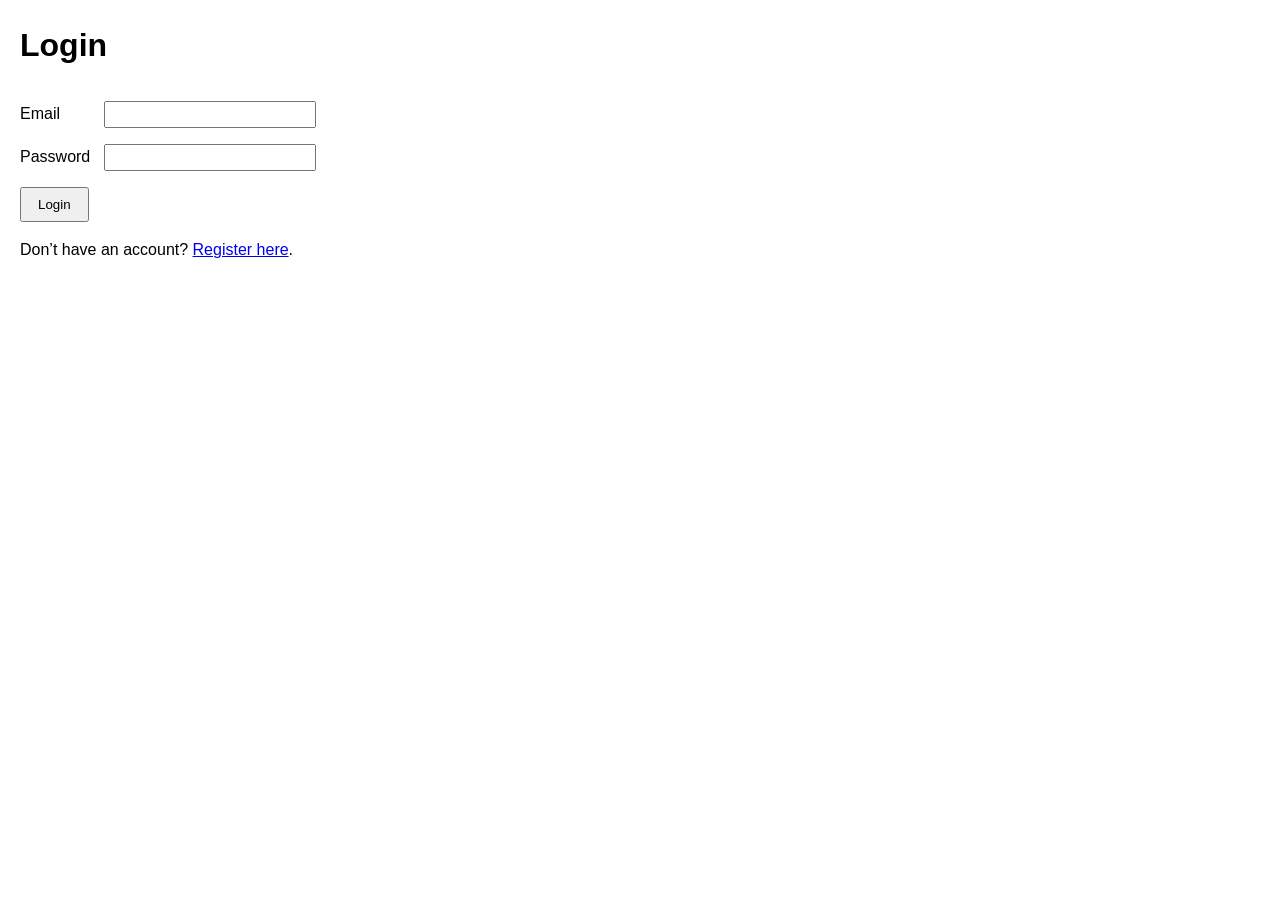
==== login.html @ 70e7f7aa "init" ====
<!DOCTYPE html>
<html lang="en">
  <head>
    <meta charset="UTF-8" />
    <title>Login</title>
    <link rel="stylesheet" href="css/style.css" />
  </head>
  <body>
    <h1>Login</h1>

    <form id="loginForm">
      <div>
        <label>Email</label>
        <input type="email" id="email" required />
      </div>
      <div>
        <label>Password</label>
        <input type="password" id="password" required />
      </div>
      <button type="submit">Login</button>
    </form>

    <p>Don’t have an account? <a href="register.html">Register here</a>.</p>

    <script src="js/login.js"></script>
  </body>
</html>
---- css/style.css ----
/* style.css */
body {
  font-family: Arial, sans-serif;
  margin: 20px;
  max-width: 600px;
  line-height: 1.5;
}

h1 {
  margin-bottom: 1em;
}

form > div {
  margin-bottom: 1em;
}

label {
  display: inline-block;
  width: 80px;
}

input[type="email"],
input[type="password"] {
  width: 200px;
  padding: 4px;
}

button {
  padding: 8px 16px;
  cursor: pointer;
}

p {
  margin-top: 1em;
}
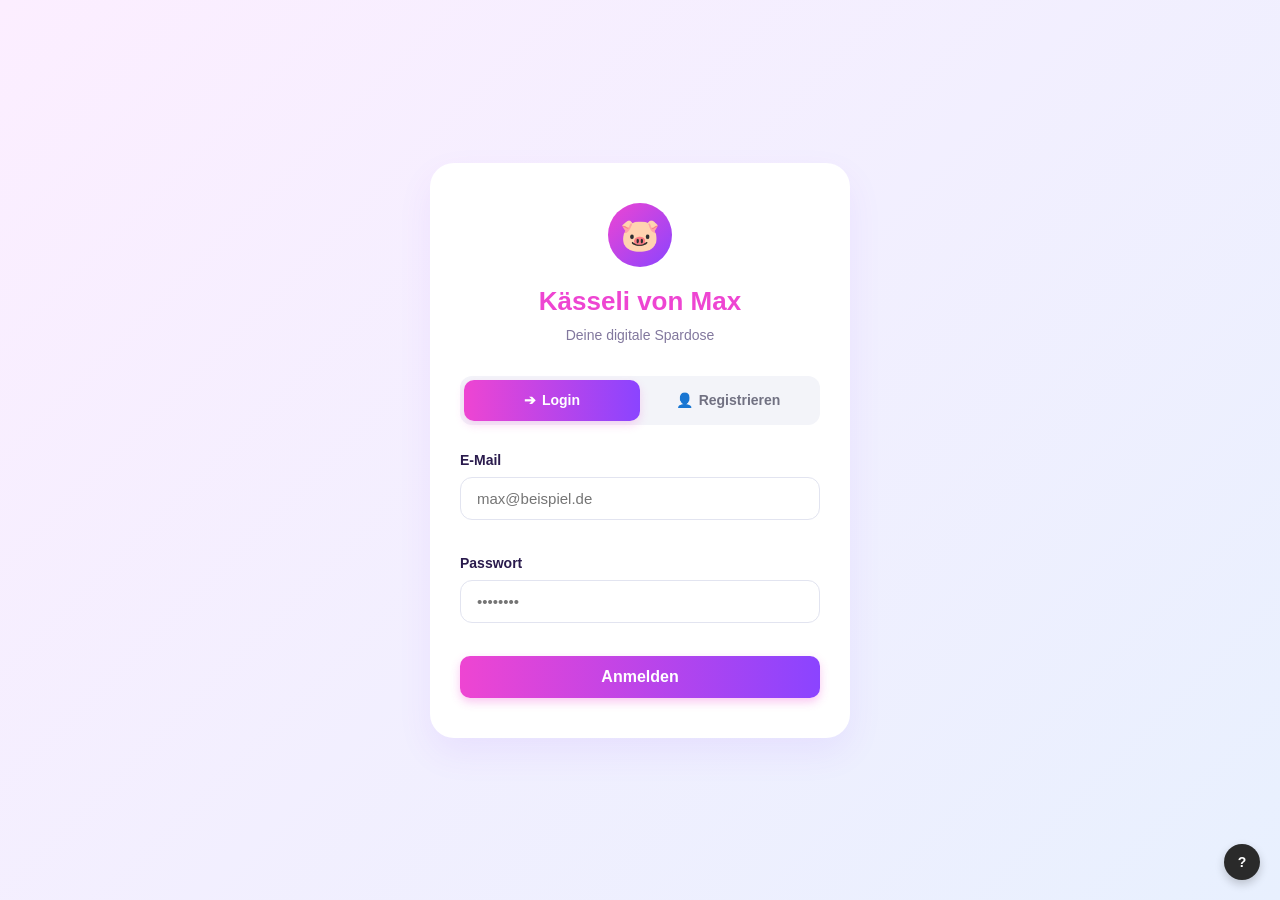
==== commit 7b5d256c: "Login Site schön gmacht" ====
--- a/login.html
+++ b/login.html
@@ -1,27 +1,49 @@
 <!DOCTYPE html>
-<html lang="en">
+<html lang="de">
   <head>
     <meta charset="UTF-8" />
-    <title>Login</title>
+    <meta name="viewport" content="width=device-width, initial-scale=1.0" />
+    <title>Login - Kässli von Max</title>
     <link rel="stylesheet" href="css/style.css" />
   </head>
-  <body>
-    <h1>Login</h1>
+  <body class="auth-page">
 
-    <form id="loginForm">
-      <div>
-        <label>Email</label>
-        <input type="email" id="email" required />
+    <div class="auth-card">
+      <div class="auth-logo-container">
+        <div class="auth-logo">
+          <span>🐷</span>
+        </div>
       </div>
-      <div>
-        <label>Password</label>
-        <input type="password" id="password" required />
+
+      <h1 class="auth-title">Kässeli von Max</h1>
+      <p class="auth-subtitle">Deine digitale Spardose</p>
+
+      <div class="auth-tabs">
+        <a href="login.html" class="tab-btn active">
+          <span class="icon">➔</span> Login
+        </a>
+        <a href="register.html" class="tab-btn inactive">
+          <span class="icon">👤</span> Registrieren
+        </a>
       </div>
-      <button type="submit">Login</button>
-    </form>
 
-    <p>Don’t have an account? <a href="register.html">Register here</a>.</p>
+      <form id="loginForm">
+        <div class="form-group">
+          <label for="email">E-Mail</label>
+          <input type="email" id="email" placeholder="max@beispiel.de" required />
+        </div>
+        
+        <div class="form-group">
+          <label for="password">Passwort</label>
+          <input type="password" id="password" placeholder="••••••••" required />
+        </div>
+        
+        <button type="submit" class="btn-primary">Anmelden</button>
+      </form>
+    </div>
+
+    <div class="help-badge">?</div>
 
     <script src="js/login.js"></script>
   </body>
-</html>
+</html>
--- a/css/style.css
+++ b/css/style.css
@@ -1,35 +1,334 @@
-/* style.css */
+/* ==========================================================================
+   1. CSS Variablen (Design Tokens)
+   ========================================================================== */
+:root {
+  /* Hintergrund & Text */
+  --bg-app: #f4f5fb; /* Das sehr helle, leicht lila/blaue im Hintergrund */
+  --text-dark: #2a1b4d; /* Dunkles Lila für Titel */
+  --text-light: #ffffff;
+  --text-muted: #82789e;
+
+  /* Hauptfarben aus dem Figma-Design */
+  --color-green: #0ad172;
+  --color-blue: #4f6bff;
+  --color-pink: #ee45d2;
+  --color-dark-purple: #3a1a6b; /* Für die Achievements */
+  --color-yellow: #ffe97d;
+
+  /* Farbverläufe */
+  --gradient-primary: linear-gradient(90deg, #ee45d2 0%, #8b44ff 100%);
+  
+  /* Abstände und Formen */
+  --radius-card: 16px;
+  --radius-btn: 10px;
+  --radius-input: 8px;
+  
+  /* Schatten */
+  --shadow-card: 0 10px 25px rgba(0, 0, 0, 0.05);
+  --shadow-btn: 0 4px 10px rgba(238, 69, 210, 0.3);
+}
+
+/* ==========================================================================
+   2. Reset & Globale Styles
+   ========================================================================== */
+* {
+  box-sizing: border-box;
+  margin: 0;
+  padding: 0;
+}
+
 body {
-  font-family: Arial, sans-serif;
-  margin: 20px;
-  max-width: 600px;
+  font-family: -apple-system, BlinkMacSystemFont, "Segoe UI", Roboto, Helvetica, Arial, sans-serif;
+  background-color: var(--bg-app);
+  color: var(--text-dark);
   line-height: 1.5;
-}
-
-h1 {
-  margin-bottom: 1em;
-}
-
-form > div {
-  margin-bottom: 1em;
-}
-
-label {
+  padding: 20px;
+}
+
+h1, h2, h3 {
+  font-weight: 700;
+  margin-bottom: 0.5em;
+}
+
+a {
+  color: var(--color-blue);
+  text-decoration: none;
+}
+
+a:hover {
+  text-decoration: underline;
+}
+
+/* ==========================================================================
+   3. Layout-Raster (Grid)
+   ========================================================================== */
+/* Für die drei oberen Karten (Gesamt, Ziel, Fortschritt) */
+.metrics-grid {
+  display: grid;
+  grid-template-columns: repeat(auto-fit, minmax(280px, 1fr));
+  gap: 20px;
+  margin-bottom: 30px;
+  max-width: 1200px;
+}
+
+/* Für den Bereich unten (In der Sparkasse vs Statistiken) */
+.content-grid {
+  display: grid;
+  grid-template-columns: 1fr 2fr; /* Links schmal, rechts breit */
+  gap: 20px;
+  margin-bottom: 30px;
+  max-width: 1200px;
+}
+
+/* Für kleinere Bildschirme (Mobile) */
+@media (max-width: 768px) {
+  .content-grid {
+    grid-template-columns: 1fr;
+  }
+}
+
+/* ==========================================================================
+   4. UI-Komponenten (Cards)
+   ========================================================================== */
+.card {
+  background-color: #ffffff;
+  border-radius: var(--radius-card);
+  padding: 24px;
+  box-shadow: var(--shadow-card);
+}
+
+/* Farbige Karten */
+.card-green {
+  background-color: var(--color-green);
+  color: var(--text-light);
+}
+
+.card-blue {
+  background-color: var(--color-blue);
+  color: var(--text-light);
+}
+
+.card-pink {
+  background-color: var(--color-pink);
+  color: var(--text-light);
+}
+
+.card-dark {
+  background-color: var(--color-dark-purple);
+  color: var(--text-light);
+}
+
+/* Die gelbe Sparkassen-Karte mit Rahmen */
+.card-yellow-border {
+  background-color: #fffdf5;
+  border: 2px solid var(--color-yellow);
+}
+
+/* ==========================================================================
+   5. Formulare & Buttons
+   ========================================================================== */
+/* Login / Formular Container */
+.auth-container {
+  max-width: 400px;
+  margin: 100px auto;
+  text-align: center;
+}
+
+input[type="email"],
+input[type="password"],
+input[type="text"],
+input[type="number"] {
+  width: 100%;
+  padding: 12px;
+  margin-bottom: 15px;
+  border: 1px solid #d1d1e0;
+  border-radius: var(--radius-input);
+  font-size: 16px;
+  transition: border-color 0.3s;
+}
+
+input:focus {
+  outline: none;
+  border-color: var(--color-blue);
+}
+
+/* Haupt-Button (wie der Anmelden-Button) */
+.btn-primary {
   display: inline-block;
-  width: 80px;
-}
-
-input[type="email"],
-input[type="password"] {
-  width: 200px;
+  width: 100%;
+  background: var(--gradient-primary);
+  color: var(--text-light);
+  border: none;
+  border-radius: var(--radius-btn);
+  padding: 12px 20px;
+  font-size: 16px;
+  font-weight: 600;
+  cursor: pointer;
+  box-shadow: var(--shadow-btn);
+  transition: transform 0.2s, box-shadow 0.2s;
+}
+
+.btn-primary:hover {
+  transform: translateY(-2px);
+  box-shadow: 0 6px 15px rgba(238, 69, 210, 0.4);
+}
+
+.btn-outline {
+  display: inline-block;
+  background: transparent;
+  color: var(--text-dark);
+  border: 1px solid #d1d1e0;
+  border-radius: var(--radius-btn);
+  padding: 12px 20px;
+  font-size: 16px;
+  cursor: pointer;
+}
+/* ==========================================================================
+   6. Spezifische Styles für die Auth-Seiten (Login & Register)
+   ========================================================================== */
+
+/* Hintergrund für die gesamte Login-Seite mit dem weichen Farbverlauf */
+body.auth-page {
+  display: flex;
+  justify-content: center;
+  align-items: center;
+  min-height: 100vh;
+  background: linear-gradient(135deg, #fceeff 0%, #e8f0fe 100%);
+  padding: 20px;
+}
+
+/* Die weiße Box (Card) in der Mitte */
+.auth-card {
+  background-color: #ffffff;
+  border-radius: 24px;
+  padding: 40px 30px;
+  width: 100%;
+  max-width: 420px;
+  box-shadow: 0 15px 35px rgba(139, 68, 255, 0.08);
+  text-align: center;
+}
+
+/* Container, um das runde Logo perfekt mittig zu platzieren */
+.auth-logo-container {
+  display: flex;
+  justify-content: center;
+  margin-bottom: 15px;
+}
+
+/* Das runde, lila/pinke Logo-Icon */
+.auth-logo {
+  width: 64px;
+  height: 64px;
+  background: linear-gradient(135deg, #ee45d2 0%, #8b44ff 100%);
+  border-radius: 50%;
+  display: flex;
+  justify-content: center;
+  align-items: center;
+  font-size: 32px;
+  color: white;
+}
+
+/* Titel und Subtitel innerhalb der Card */
+.auth-title {
+  color: #ee45d2;
+  font-size: 26px;
+  margin-bottom: 4px;
+}
+
+.auth-subtitle {
+  color: var(--text-muted);
+  font-size: 14px;
+  margin-bottom: 30px;
+}
+
+/* Das Tab-System für Login / Registrieren */
+.auth-tabs {
+  display: flex;
+  background-color: #f3f4f9;
   padding: 4px;
-}
-
-button {
-  padding: 8px 16px;
+  border-radius: 12px;
+  margin-bottom: 25px;
+}
+
+.tab-btn {
+  flex: 1;
+  padding: 10px;
+  font-size: 14px;
+  font-weight: 600;
+  border-radius: 10px;
+  text-decoration: none;
+  display: flex;
+  justify-content: center;
+  align-items: center;
+  gap: 6px;
+  transition: all 0.2s ease;
+}
+
+/* Aktiver Tab (Login auf der Login-Seite) */
+.tab-btn.active {
+  background: var(--gradient-primary);
+  color: #ffffff;
+  box-shadow: 0 4px 10px rgba(238, 69, 210, 0.2);
+}
+
+/* Inaktiver Tab (Registrieren auf der Login-Seite) */
+.tab-btn.inactive {
+  color: #717182;
+}
+
+.tab-btn.inactive:hover {
+  background-color: rgba(0, 0, 0, 0.03);
+  text-decoration: none;
+}
+
+/* Formular-Gruppen, damit Labels über den Inputs stehen */
+.form-group {
+  text-align: left;
+  margin-bottom: 18px;
+}
+
+.form-group label {
+  display: block;
+  font-size: 14px;
+  font-weight: 600;
+  margin-bottom: 6px;
+  color: var(--text-dark);
+}
+
+/* Styling für die Input-Felder */
+.form-group input {
+  width: 100%;
+  padding: 12px 16px;
+  border: 1.5px solid #e2e4f0;
+  border-radius: 12px;
+  font-size: 15px;
+  background-color: #ffffff;
+  color: var(--text-dark);
+  transition: all 0.2s ease;
+}
+
+/* Wenn man in das Input-Feld klickt, bekommt es einen lila Rahmen */
+.form-group input:focus {
+  outline: none;
+  border-color: #8b44ff;
+  box-shadow: 0 0 0 3px rgba(139, 68, 255, 0.1);
+}
+
+/* Fragezeichen-Button unten rechts auf dem Bildschirm */
+.help-badge {
+  position: fixed;
+  bottom: 20px;
+  right: 20px;
+  width: 36px;
+  height: 36px;
+  background-color: #2a2a2a;
+  color: white;
+  border-radius: 50%;
+  display: flex;
+  justify-content: center;
+  align-items: center;
+  font-weight: bold;
+  font-size: 14px;
   cursor: pointer;
-}
-
-p {
-  margin-top: 1em;
-}
+  box-shadow: 0 4px 10px rgba(0,0,0,0.2);
+}
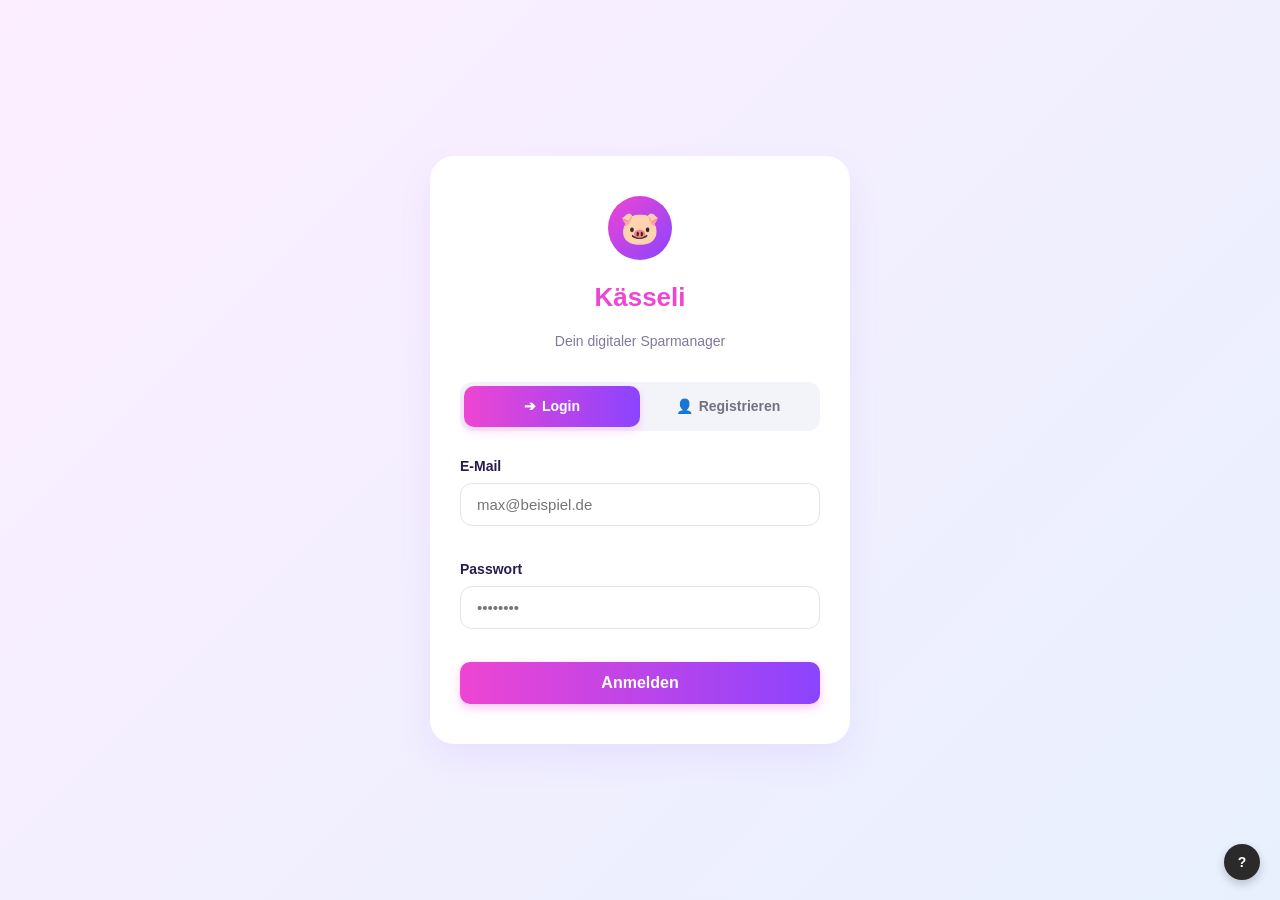
==== commit 04318e8f: "kässeli von max zu kässeli geändert" ====
--- a/login.html
+++ b/login.html
@@ -3,7 +3,7 @@
   <head>
     <meta charset="UTF-8" />
     <meta name="viewport" content="width=device-width, initial-scale=1.0" />
-    <title>Login - Kässli von Max</title>
+    <title>Login - Kässeli</title>
     <link rel="stylesheet" href="css/style.css" />
   </head>
   <body class="auth-page">
@@ -15,8 +15,8 @@
         </div>
       </div>
 
-      <h1 class="auth-title">Kässeli von Max</h1>
-      <p class="auth-subtitle">Deine digitale Spardose</p>
+      <h1 class="auth-title">Kässeli</h1>
+      <p class="auth-subtitle">Dein digitaler Sparmanager</p>
 
       <div class="auth-tabs">
         <a href="login.html" class="tab-btn active">
--- a/css/style.css
+++ b/css/style.css
@@ -1,10 +1,32 @@
+/* style.css */
+
 /* ==========================================================================
    1. CSS Variablen (Design Tokens)
    ========================================================================== */
+/* Box-Sizing Reset für alle Elemente (verhindert, dass Padding das Layout sprengt) */
+*, *::before, *::after {
+    box-sizing: border-box;
+}
+
+/* Verhindert horizontales Scrollen/Swipen auf mobilen Geräten */
+html, body {
+    max-width: 100vw;
+    overflow-x: hidden;
+    margin: 0;
+    padding: 0;
+    width: 100%;
+}
+
+/* Bilder responsive machen */
+img {
+    max-width: 100%;
+    height: auto;
+}
+
 :root {
   /* Hintergrund & Text */
-  --bg-app: #f4f5fb; /* Das sehr helle, leicht lila/blaue im Hintergrund */
-  --text-dark: #2a1b4d; /* Dunkles Lila für Titel */
+  --bg-app: #f4f5fb; 
+  --text-dark: #2a1b4d; 
   --text-light: #ffffff;
   --text-muted: #82789e;
 
@@ -12,7 +34,7 @@
   --color-green: #0ad172;
   --color-blue: #4f6bff;
   --color-pink: #ee45d2;
-  --color-dark-purple: #3a1a6b; /* Für die Achievements */
+  --color-dark-purple: #3a1a6b; 
   --color-yellow: #ffe97d;
 
   /* Farbverläufe */
@@ -31,12 +53,6 @@
 /* ==========================================================================
    2. Reset & Globale Styles
    ========================================================================== */
-* {
-  box-sizing: border-box;
-  margin: 0;
-  padding: 0;
-}
-
 body {
   font-family: -apple-system, BlinkMacSystemFont, "Segoe UI", Roboto, Helvetica, Arial, sans-serif;
   background-color: var(--bg-app);
@@ -69,22 +85,25 @@
   gap: 20px;
   margin-bottom: 30px;
   max-width: 1200px;
-}
-
-/* Für den Bereich unten (In der Sparkasse vs Statistiken) */
+  width: 100%;
+}
+
+.metrics-grid > * {
+  min-width: 0; 
+}
+
+/* Für den Bereich unten (Statistiken) */
 .content-grid {
   display: grid;
-  grid-template-columns: 1fr 2fr; /* Links schmal, rechts breit */
+  grid-template-columns: 1fr; 
   gap: 20px;
   margin-bottom: 30px;
   max-width: 1200px;
-}
-
-/* Für kleinere Bildschirme (Mobile) */
-@media (max-width: 768px) {
-  .content-grid {
-    grid-template-columns: 1fr;
-  }
+  width: 100%;
+}
+
+.content-grid > * {
+  min-width: 0; 
 }
 
 /* ==========================================================================
@@ -95,6 +114,8 @@
   border-radius: var(--radius-card);
   padding: 24px;
   box-shadow: var(--shadow-card);
+  width: 100%;
+  max-width: 100%;
 }
 
 /* Farbige Karten */
@@ -118,16 +139,9 @@
   color: var(--text-light);
 }
 
-/* Die gelbe Sparkassen-Karte mit Rahmen */
-.card-yellow-border {
-  background-color: #fffdf5;
-  border: 2px solid var(--color-yellow);
-}
-
 /* ==========================================================================
    5. Formulare & Buttons
    ========================================================================== */
-/* Login / Formular Container */
 .auth-container {
   max-width: 400px;
   margin: 100px auto;
@@ -152,7 +166,6 @@
   border-color: var(--color-blue);
 }
 
-/* Haupt-Button (wie der Anmelden-Button) */
 .btn-primary {
   display: inline-block;
   width: 100%;
@@ -183,11 +196,10 @@
   font-size: 16px;
   cursor: pointer;
 }
+
 /* ==========================================================================
    6. Spezifische Styles für die Auth-Seiten (Login & Register)
    ========================================================================== */
-
-/* Hintergrund für die gesamte Login-Seite mit dem weichen Farbverlauf */
 body.auth-page {
   display: flex;
   justify-content: center;
@@ -197,7 +209,6 @@
   padding: 20px;
 }
 
-/* Die weiße Box (Card) in der Mitte */
 .auth-card {
   background-color: #ffffff;
   border-radius: 24px;
@@ -208,14 +219,12 @@
   text-align: center;
 }
 
-/* Container, um das runde Logo perfekt mittig zu platzieren */
 .auth-logo-container {
   display: flex;
   justify-content: center;
   margin-bottom: 15px;
 }
 
-/* Das runde, lila/pinke Logo-Icon */
 .auth-logo {
   width: 64px;
   height: 64px;
@@ -228,7 +237,6 @@
   color: white;
 }
 
-/* Titel und Subtitel innerhalb der Card */
 .auth-title {
   color: #ee45d2;
   font-size: 26px;
@@ -241,7 +249,6 @@
   margin-bottom: 30px;
 }
 
-/* Das Tab-System für Login / Registrieren */
 .auth-tabs {
   display: flex;
   background-color: #f3f4f9;
@@ -264,14 +271,12 @@
   transition: all 0.2s ease;
 }
 
-/* Aktiver Tab (Login auf der Login-Seite) */
 .tab-btn.active {
   background: var(--gradient-primary);
   color: #ffffff;
   box-shadow: 0 4px 10px rgba(238, 69, 210, 0.2);
 }
 
-/* Inaktiver Tab (Registrieren auf der Login-Seite) */
 .tab-btn.inactive {
   color: #717182;
 }
@@ -281,7 +286,6 @@
   text-decoration: none;
 }
 
-/* Formular-Gruppen, damit Labels über den Inputs stehen */
 .form-group {
   text-align: left;
   margin-bottom: 18px;
@@ -295,7 +299,6 @@
   color: var(--text-dark);
 }
 
-/* Styling für die Input-Felder */
 .form-group input {
   width: 100%;
   padding: 12px 16px;
@@ -307,14 +310,12 @@
   transition: all 0.2s ease;
 }
 
-/* Wenn man in das Input-Feld klickt, bekommt es einen lila Rahmen */
 .form-group input:focus {
   outline: none;
   border-color: #8b44ff;
   box-shadow: 0 0 0 3px rgba(139, 68, 255, 0.1);
 }
 
-/* Fragezeichen-Button unten rechts auf dem Bildschirm */
 .help-badge {
   position: fixed;
   bottom: 20px;
@@ -331,4 +332,317 @@
   font-size: 14px;
   cursor: pointer;
   box-shadow: 0 4px 10px rgba(0,0,0,0.2);
+}
+
+/* ==========================================================================
+   7. Spezifische Styles für das Dashboard (protected.html)
+   ========================================================================== */
+
+body.dashboard-page {
+  background-color: var(--bg-app);
+  color: var(--text-dark);
+  padding: 40px 20px;
+  box-sizing: border-box;
+}
+
+.dashboard-container {
+  max-width: 1200px;
+  margin: 0 auto;
+  width: 100%;
+}
+
+/* Header */
+.dashboard-header {
+  display: flex;
+  justify-content: space-between;
+  align-items: center;
+  max-width: 1200px;
+  margin: 0 auto 30px auto;
+  width: 100%;
+}
+
+.logo-area {
+  display: flex;
+  align-items: center;
+  gap: 10px;
+}
+
+.logo-area h1 {
+  font-size: 28px;
+  color: #ee45d2;
+  margin-bottom: 0;
+}
+
+.btn-logout {
+  background-color: #f3f4f9;
+  border: 1px solid #e2e4f0;
+  padding: 8px 16px;
+  border-radius: 8px;
+  font-weight: 600;
+  cursor: pointer;
+  color: var(--text-dark);
+  transition: background 0.2s;
+}
+
+.btn-logout:hover {
+  background-color: #e9ebef;
+}
+
+/* Card interne Elemente */
+.card-icon-header {
+  font-size: 14px;
+  font-weight: 600;
+  margin-bottom: 10px;
+  display: flex;
+  align-items: center;
+  gap: 6px;
+}
+
+.card-value {
+  font-size: 32px;
+  font-weight: 700;
+  margin-bottom: 4px;
+}
+
+.inline-link {
+  font-size: 14px;
+  text-decoration: underline;
+  margin-left: 10px;
+  color: #ffffff;
+  cursor: pointer;
+}
+
+.card-subtext {
+  font-size: 13px;
+  opacity: 0.9;
+}
+
+/* Progress Bar */
+.progress-bar-container {
+  background-color: rgba(255, 255, 255, 0.3);
+  height: 8px;
+  border-radius: 4px;
+  margin-top: 15px;
+  overflow: hidden;
+}
+
+.progress-bar-container.dark-track {
+  background-color: rgba(255, 255, 255, 0.08);
+  height: 12px;
+  border-radius: 6px;
+  margin-bottom: 25px;
+}
+
+.progress-bar {
+  height: 100%;
+  background-color: #ffffff;
+  border-radius: 4px;
+  transition: width 0.4s ease;
+}
+
+.progress-bar.pink-gradient {
+  background: linear-gradient(90deg, #ee45d2 0%, #8b44ff 100%);
+}
+
+/* Achievements Layout */
+.achievements-section {
+  margin-bottom: 30px;
+}
+
+.achievements-header {
+  display: flex;
+  justify-content: space-between;
+  align-items: center;
+  margin-bottom: 15px;
+}
+
+.achievements-badge {
+  text-align: right;
+  display: flex;
+  flex-direction: column;
+}
+
+.achievements-badge .badge-value {
+  font-size: 32px;
+  font-weight: 700;
+  color: var(--color-yellow);
+}
+
+.achievements-badge .badge-label {
+  font-size: 12px;
+  color: var(--text-light);
+  opacity: 0.7;
+}
+
+.achievements-grid {
+  display: grid;
+  grid-template-columns: repeat(auto-fit, minmax(240px, 1fr));
+  gap: 15px;
+}
+
+.achievement-item {
+  background-color: rgba(255, 255, 255, 0.04);
+  border-radius: 12px;
+  padding: 20px;
+  text-align: center;
+  border: 1px solid rgba(255, 255, 255, 0.05);
+}
+
+.achievement-item.locked {
+  opacity: 0.5;
+}
+
+.achievement-item h3 {
+  font-size: 15px;
+  margin: 8px 0 4px 0;
+}
+
+.achievement-item p {
+  font-size: 12px;
+  color: #b0a6cc;
+  margin-bottom: 12px;
+}
+
+.ach-progress {
+  font-size: 12px;
+  font-weight: 600;
+  color: #ffffff;
+  opacity: 0.8;
+  border-top: 1px solid rgba(255, 255, 255, 0.1);
+  padding-top: 8px;
+}
+
+/* Statistiken */
+.stats-card {
+  display: flex;
+  flex-direction: column;
+}
+
+.stats-header {
+  display: flex;
+  align-items: center;
+  gap: 8px;
+  font-size: 16px;
+  font-weight: 600;
+  margin-bottom: 30px;
+}
+
+.stats-empty-state {
+  flex: 1;
+  display: flex;
+  flex-direction: column;
+  justify-content: center;
+  align-items: center;
+  text-align: center;
+  color: var(--text-dark);
+  font-weight: 500;
+}
+
+.stats-empty-state .sub-text {
+  font-size: 13px;
+  color: var(--text-muted);
+  margin-top: 4px;
+}
+
+/* ==========================================================================
+   8. Ergänzungen für Sparziel Erfassen (Modal) & Abschliessen (Button)
+   ========================================================================== */
+
+/* Layout-Anpassung für den Fortschritts-Wert & Button nebeneinander */
+.progress-value-container {
+  display: flex;
+  justify-content: space-between;
+  align-items: center;
+  margin-bottom: 4px;
+}
+
+/* Der "Ziel abschliessen" Button auf der pinken Karte */
+.btn-complete-goal {
+  background-color: #ffffff;
+  color: var(--color-pink);
+  border: none;
+  padding: 8px 14px;
+  border-radius: 8px;
+  font-size: 13px;
+  font-weight: 700;
+  cursor: pointer;
+  box-shadow: 0 4px 12px rgba(0, 0, 0, 0.1);
+  animation: pulse-glow 2s infinite alternate;
+  transition: transform 0.2s;
+}
+
+.btn-complete-goal:hover {
+  transform: scale(1.05);
+}
+
+@keyframes pulse-glow {
+  0% { box-shadow: 0 0 5px rgba(255,255,255,0.4); }
+  100% { box-shadow: 0 0 15px rgba(255,255,255,0.9); }
+}
+
+/* Das abgedunkelte Hintergrund-Overlay des Modals */
+.modal-overlay {
+  display: none; 
+  position: fixed;
+  top: 0;
+  left: 0;
+  width: 100%;
+  height: 100%;
+  background-color: rgba(42, 27, 77, 0.4); 
+  backdrop-filter: blur(4px); 
+  z-index: 1000;
+  justify-content: center;
+  align-items: center;
+}
+
+/* Das eigentliche Eingabefenster (Die Card) */
+.modal-content {
+  background-color: #ffffff;
+  border-radius: 20px;
+  padding: 30px;
+  width: 100%;
+  max-width: 440px;
+  box-shadow: 0 20px 40px rgba(0, 0, 0, 0.15);
+  animation: modal-appear 0.3s cubic-bezier(0.34, 1.56, 0.64, 1);
+}
+
+@keyframes modal-appear {
+  from { transform: scale(0.9) translateY(20px); opacity: 0; }
+  to { transform: scale(1) translateY(0); opacity: 1; }
+}
+
+.modal-header {
+  display: flex;
+  justify-content: space-between;
+  align-items: center;
+  margin-bottom: 20px;
+  border-bottom: 1px solid #edf0f5;
+  padding-bottom: 12px;
+}
+
+.modal-header h3 {
+  margin-bottom: 0;
+  color: var(--text-dark);
+}
+
+.modal-close-x {
+  font-size: 24px;
+  font-weight: bold;
+  color: var(--text-muted);
+  cursor: pointer;
+  transition: color 0.2s;
+}
+
+.modal-close-x:hover {
+  color: var(--color-pink);
+}
+
+.modal-actions {
+  display: flex;
+  gap: 12px;
+  margin-top: 25px;
+}
+
+.modal-actions button {
+  flex: 1;
 }
